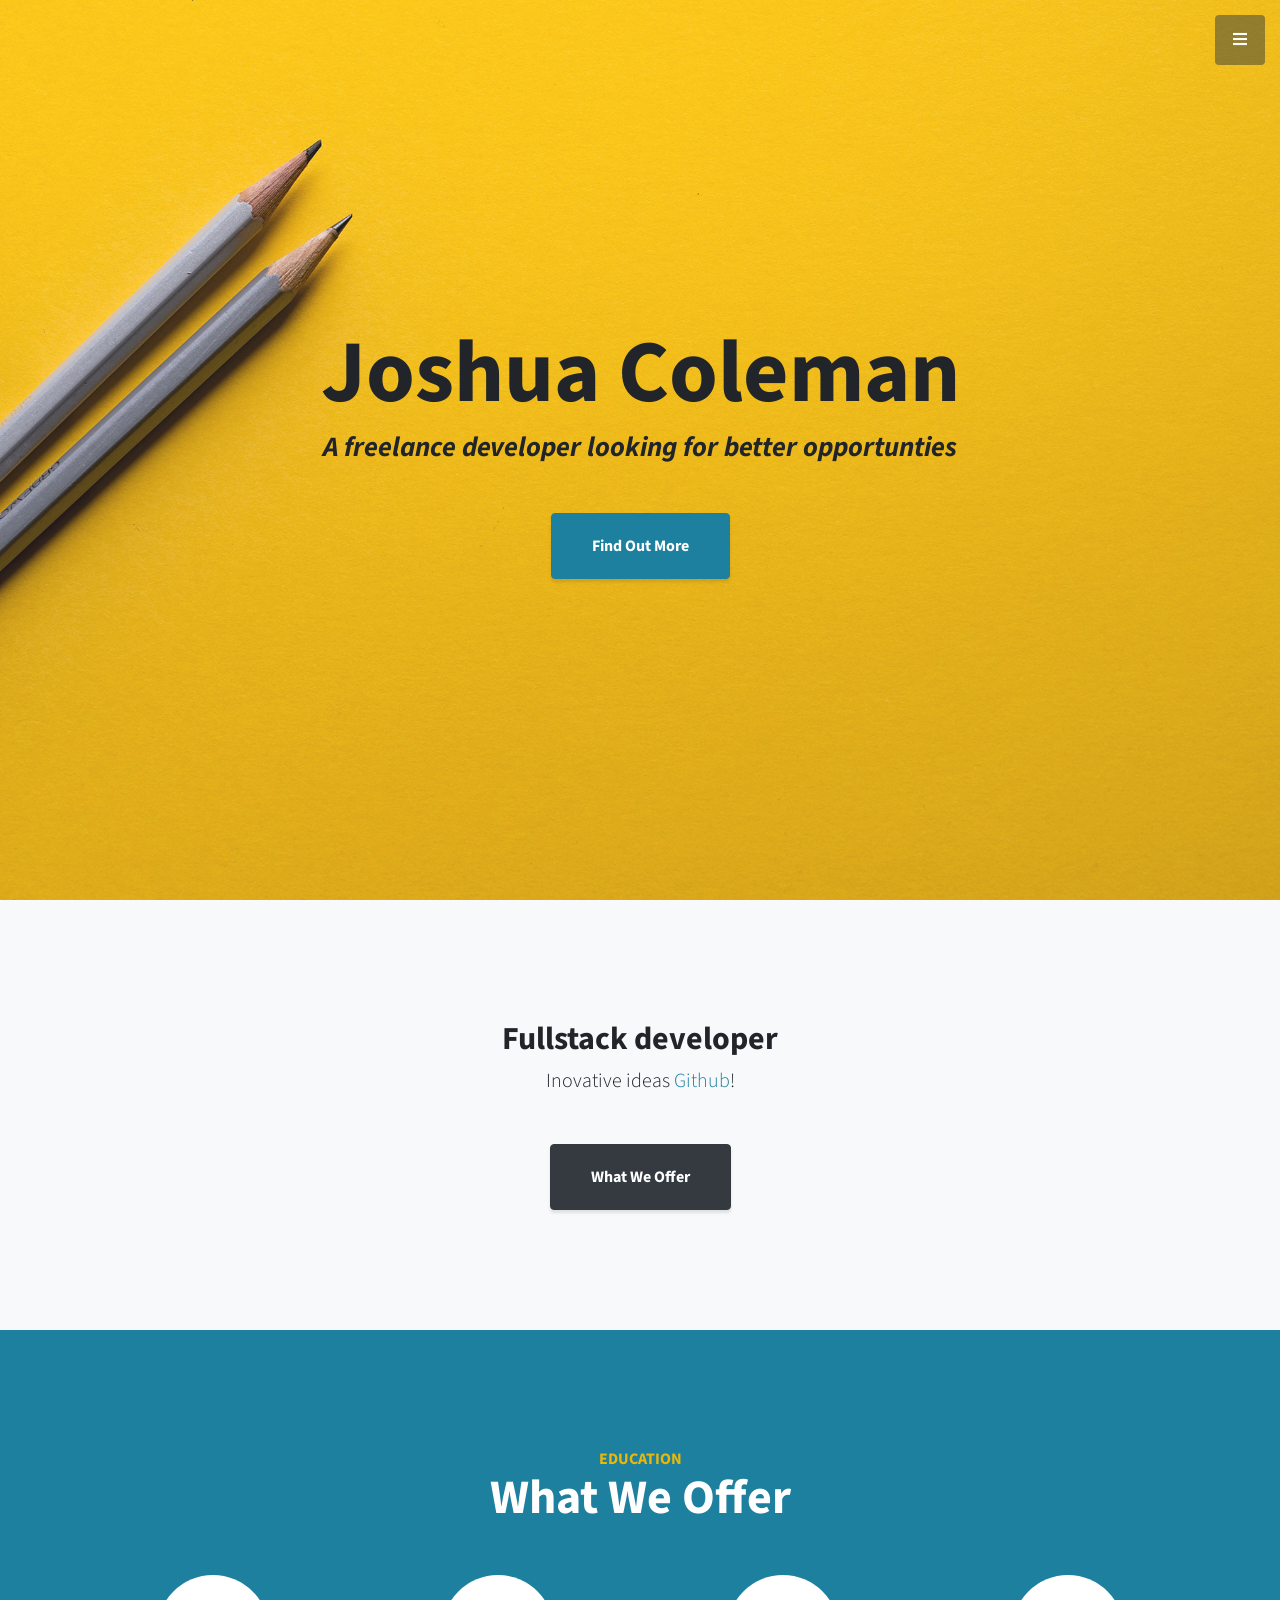
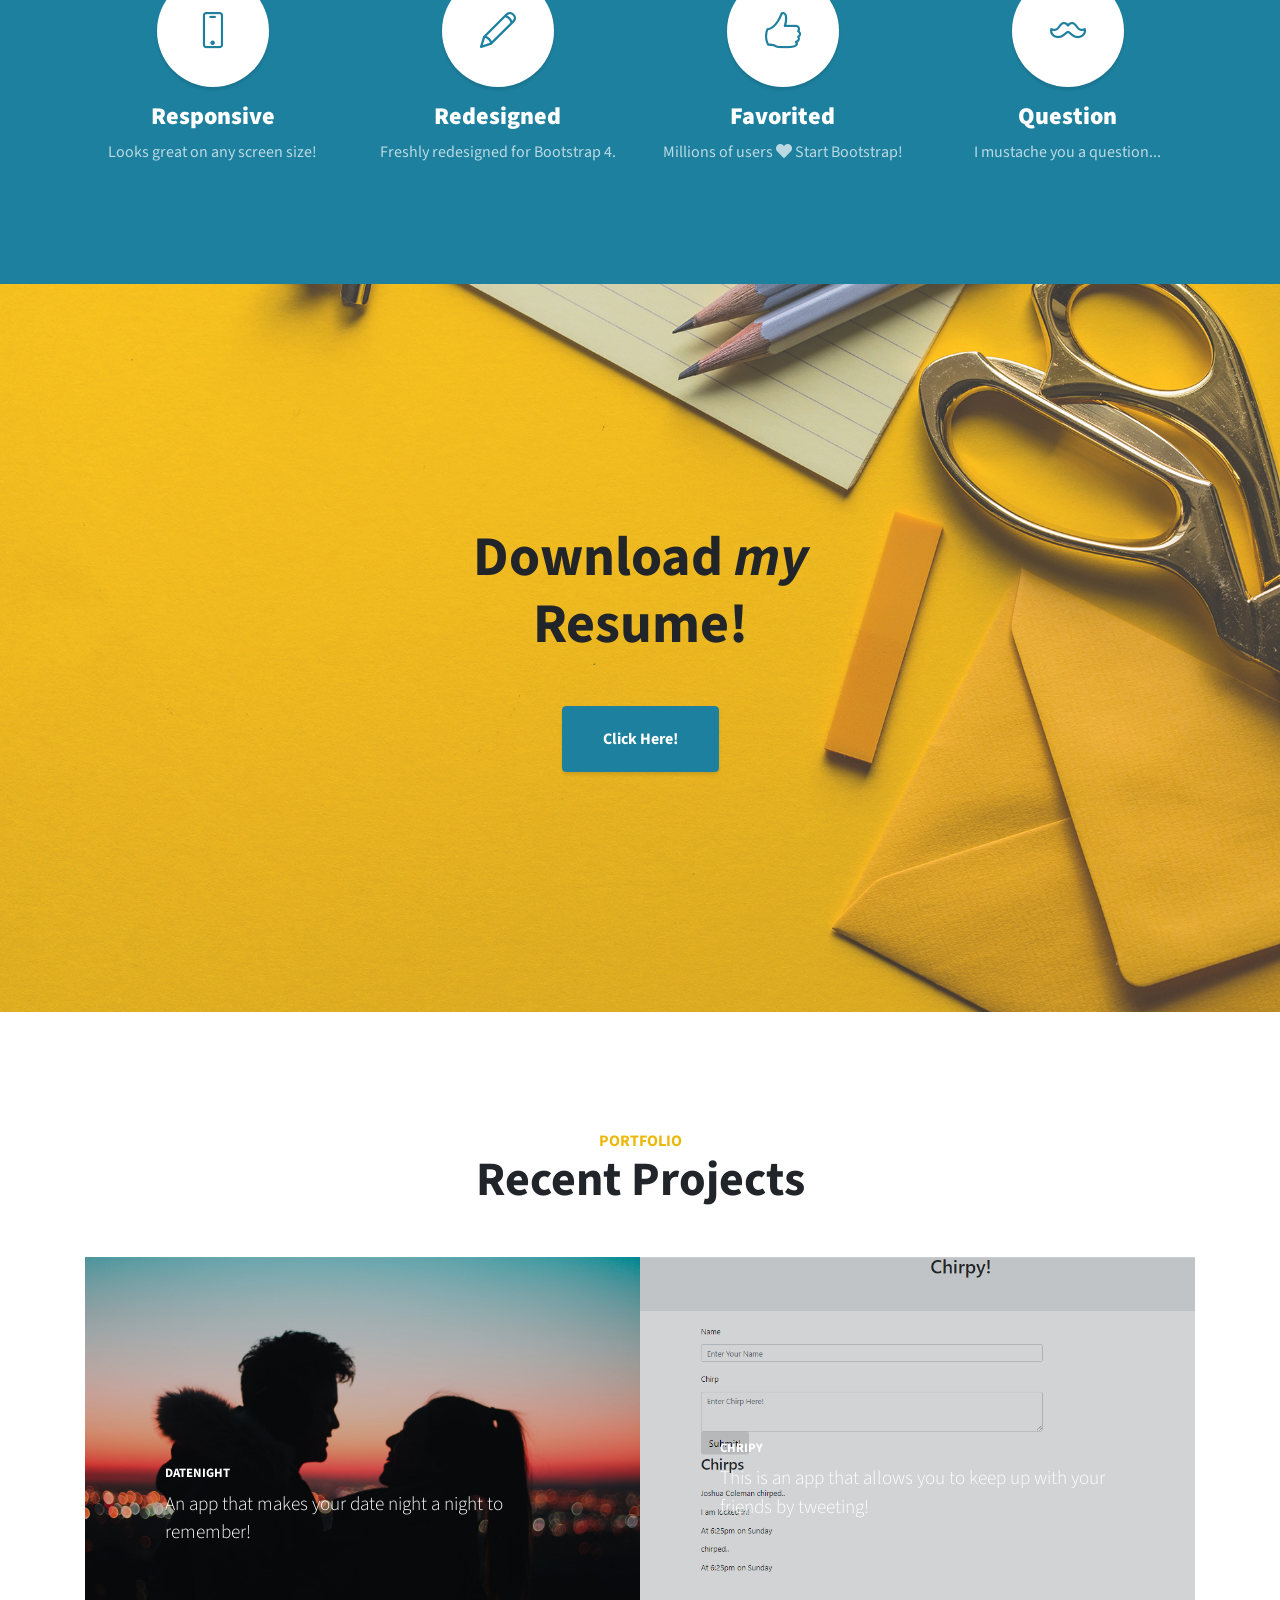
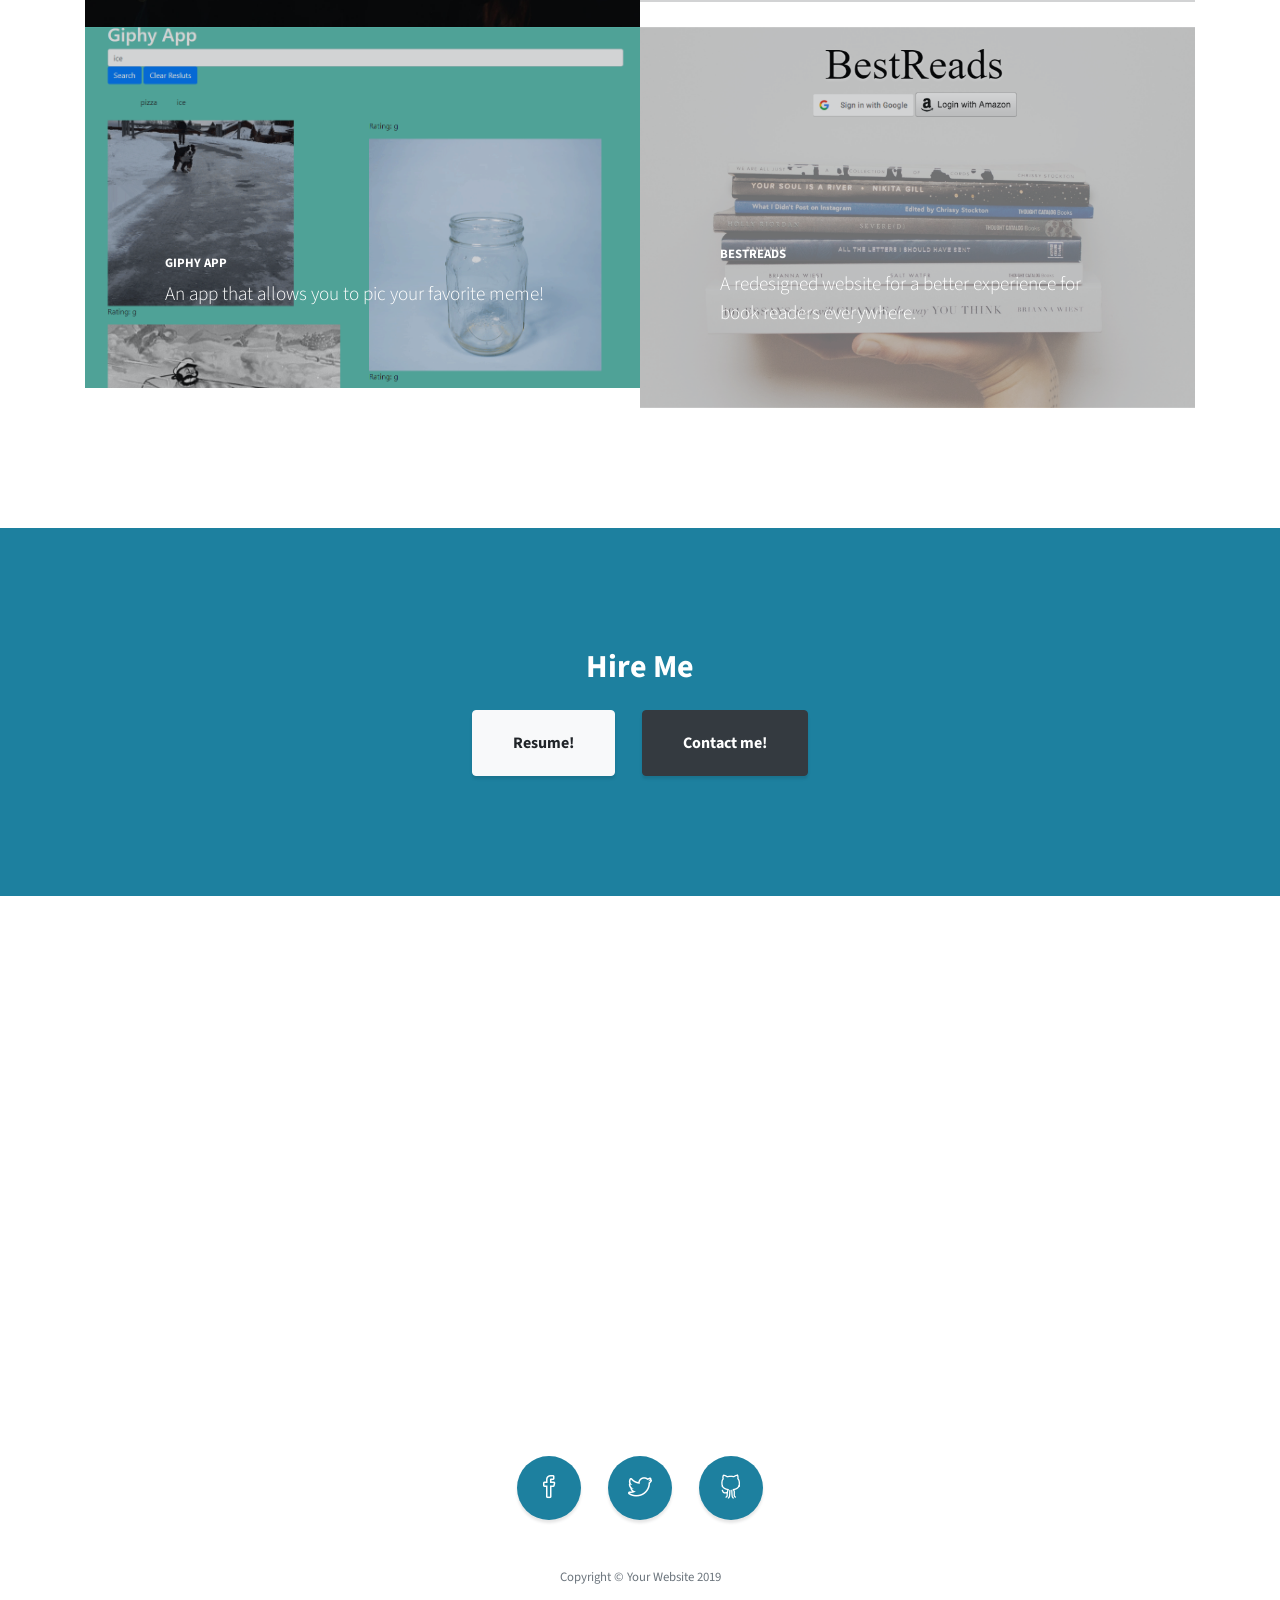
==== Portfiolo/index.html @ 40367132 "Added portfolio template and added port images and basic text" ====
<!DOCTYPE html>
<html lang="en">

<head>

  <meta charset="utf-8">
  <meta name="viewport" content="width=device-width, initial-scale=1, shrink-to-fit=no">
  <meta name="description" content="">
  <meta name="author" content="">

  <title>Joshua Coleman</title>

  <!-- Bootstrap Core CSS -->
  <link href="vendor/bootstrap/css/bootstrap.min.css" rel="stylesheet">

  <!-- Custom Fonts -->
  <link href="vendor/fontawesome-free/css/all.min.css" rel="stylesheet" type="text/css">
  <link href="https://fonts.googleapis.com/css?family=Source+Sans+Pro:300,400,700,300italic,400italic,700italic" rel="stylesheet" type="text/css">
  <link href="vendor/simple-line-icons/css/simple-line-icons.css" rel="stylesheet">

  <!-- Custom CSS -->
  <link href="css/stylish-portfolio.min.css" rel="stylesheet">

</head>

<body id="page-top">

  <!-- Navigation -->
  <a class="menu-toggle rounded" href="#">
    <i class="fas fa-bars"></i>
  </a>
  <nav id="sidebar-wrapper">
    <ul class="sidebar-nav">
      <li class="sidebar-brand">
        <a class="js-scroll-trigger" href="#page-top">Home</a>
      </li>
      <li class="sidebar-nav-item">
        <a class="js-scroll-trigger" href="#page-top">About</a>
      </li>
      <li class="sidebar-nav-item">
        <a class="js-scroll-trigger" href="#about">Experience</a>
      </li>
      <li class="sidebar-nav-item">
        <a class="js-scroll-trigger" href="#services">Education</a>
      </li>
      <li class="sidebar-nav-item">
        <a class="js-scroll-trigger" href="#portfolio">Projects</a>
      </li>
      <li class="sidebar-nav-item">
        <a class="js-scroll-trigger" href="#contact">Contact</a>
      </li>
    </ul>
  </nav>

  <!-- Header -->
  <header class="masthead d-flex">
    <div class="container text-center my-auto">
      <h1 class="mb-1">Joshua Coleman</h1>
      <h3 class="mb-5">
        <em>A freelance developer looking for better opportunties</em>
      </h3>
      <a class="btn btn-primary btn-xl js-scroll-trigger" href="#about">Find Out More</a>
    </div>
    <div class="overlay"></div>
  </header>

  <!-- About -->
  <section class="content-section bg-light" id="about">
    <div class="container text-center">
      <div class="row">
        <div class="col-lg-10 mx-auto">
          <h2>Fullstack developer</h2>
          <p class="lead mb-5">Inovative ideas 
            <a href="https://unsplash.com/">Github</a>!</p>
          <a class="btn btn-dark btn-xl js-scroll-trigger" href="#services">What We Offer</a>
        </div>
      </div>
    </div>
  </section>

  <!-- Services -->
  <section class="content-section bg-primary text-white text-center" id="services">
    <div class="container">
      <div class="content-section-heading">
        <h3 class="text-secondary mb-0">Education</h3>
        <h2 class="mb-5">What We Offer</h2>
      </div>
      <div class="row">
        <div class="col-lg-3 col-md-6 mb-5 mb-lg-0">
          <span class="service-icon rounded-circle mx-auto mb-3">
            <i class="icon-screen-smartphone"></i>
          </span>
          <h4>
            <strong>Responsive</strong>
          </h4>
          <p class="text-faded mb-0">Looks great on any screen size!</p>
        </div>
        <div class="col-lg-3 col-md-6 mb-5 mb-lg-0">
          <span class="service-icon rounded-circle mx-auto mb-3">
            <i class="icon-pencil"></i>
          </span>
          <h4>
            <strong>Redesigned</strong>
          </h4>
          <p class="text-faded mb-0">Freshly redesigned for Bootstrap 4.</p>
        </div>
        <div class="col-lg-3 col-md-6 mb-5 mb-md-0">
          <span class="service-icon rounded-circle mx-auto mb-3">
            <i class="icon-like"></i>
          </span>
          <h4>
            <strong>Favorited</strong>
          </h4>
          <p class="text-faded mb-0">Millions of users
            <i class="fas fa-heart"></i>
            Start Bootstrap!</p>
        </div>
        <div class="col-lg-3 col-md-6">
          <span class="service-icon rounded-circle mx-auto mb-3">
            <i class="icon-mustache"></i>
          </span>
          <h4>
            <strong>Question</strong>
          </h4>
          <p class="text-faded mb-0">I mustache you a question...</p>
        </div>
      </div>
    </div>
  </section>

  <!-- Callout -->
  <section class="callout">
    <div class="container text-center">
      <h2 class="mx-auto mb-5">Download
        <em>my</em>
        Resume!</h2>
      <a class="btn btn-primary btn-xl" href="#">Click Here!</a>
    </div>
  </section>

  <!-- Portfolio -->
  <section class="content-section" id="portfolio">
    <div class="container">
      <div class="content-section-heading text-center">
        <h3 class="text-secondary mb-0">Portfolio</h3>
        <h2 class="mb-5">Recent Projects</h2>
      </div>
      <div class="row no-gutters">
        <div class="col-lg-6">
          <a class="portfolio-item" href="#">
            <span class="caption">
              <span class="caption-content">
                <h2>DateNight</h2>
                <p class="mb-0">An app that makes your date night a night to remember!</p>
              </span>
            </span>
            <img class="img-fluid" src="img/photo-1517945637357-45306dae4eaa.jpg" alt="DateNight">

          </a>
        </div>
        <div class="col-lg-6">
          <a class="portfolio-item" href="#">
            <span class="caption">
              <span class="caption-content">
                <h2>Chripy</h2>
                <p class="mb-0">This is an app that allows you to keep up with your friends by tweeting!</p>
              </span>
            </span>
            <img class="img-fluid" src="img/Annotation 2019-12-03 172155.png" alt="Chripy">
          </a>
        </div>
        <div class="col-lg-6">
          <a class="portfolio-item" href="#">
            <span class="caption">
              <span class="caption-content">
                <h2>Giphy App</h2>
                <p class="mb-0">An app that allows you to pic your favorite meme!</p>
              </span>
            </span>
            <img class="img-fluid" src="img/Annotation 2019-12-03 175813.png" alt="Giphy">
          </a>
        </div>
        <div class="col-lg-6">
          <a class="portfolio-item" href="#">
            <span class="caption">
              <span class="caption-content">
                <h2>BestReads</h2>
                <p class="mb-0">A redesigned website for a better experience for book readers everywhere.</p>
              </span>
            </span>
            <img class="img-fluid" src="img/BestReads.png" alt="Best-Reads">
          </a>
        </div>
      </div>
    </div>
  </section>

  <!-- Call to Action -->
  <section class="content-section bg-primary text-white">
    <div class="container text-center">
      <h2 class="mb-4">Hire Me</h2>
      <a href="#" class="btn btn-xl btn-light mr-4">Resume!</a>
      <a href="#" class="btn btn-xl btn-dark">Contact me!</a>
    </div>
  </section>

  <!-- Map -->
  <section id="contact" class="map">
    <iframe width="100%" height="100%" frameborder="0" scrolling="no" marginheight="0" marginwidth="0" src="https://maps.google.com/maps?f=q&amp;source=s_q&amp;hl=en&amp;geocode=&amp;q=Twitter,+Inc.,+Market+Street,+San+Francisco,+CA&amp;aq=0&amp;oq=twitter&amp;sll=28.659344,-81.187888&amp;sspn=0.128789,0.264187&amp;ie=UTF8&amp;hq=Twitter,+Inc.,+Market+Street,+San+Francisco,+CA&amp;t=m&amp;z=15&amp;iwloc=A&amp;output=embed"></iframe>
    <br />
    <small>
      <a href="https://maps.google.com/maps?f=q&amp;source=embed&amp;hl=en&amp;geocode=&amp;q=Twitter,+Inc.,+Market+Street,+San+Francisco,+CA&amp;aq=0&amp;oq=twitter&amp;sll=28.659344,-81.187888&amp;sspn=0.128789,0.264187&amp;ie=UTF8&amp;hq=Twitter,+Inc.,+Market+Street,+San+Francisco,+CA&amp;t=m&amp;z=15&amp;iwloc=A"></a>
    </small>
  </section>

  <!-- Footer -->
  <footer class="footer text-center">
    <div class="container">
      <ul class="list-inline mb-5">
        <li class="list-inline-item">
          <a class="social-link rounded-circle text-white mr-3" href="#">
            <i class="icon-social-facebook"></i>
          </a>
        </li>
        <li class="list-inline-item">
          <a class="social-link rounded-circle text-white mr-3" href="#">
            <i class="icon-social-twitter"></i>
          </a>
        </li>
        <li class="list-inline-item">
          <a class="social-link rounded-circle text-white" href="#">
            <i class="icon-social-github"></i>
          </a>
        </li>
      </ul>
      <p class="text-muted small mb-0">Copyright &copy; Your Website 2019</p>
    </div>
  </footer>

  <!-- Scroll to Top Button-->
  <a class="scroll-to-top rounded js-scroll-trigger" href="#page-top">
    <i class="fas fa-angle-up"></i>
  </a>

  <!-- Bootstrap core JavaScript -->
  <script src="vendor/jquery/jquery.min.js"></script>
  <script src="vendor/bootstrap/js/bootstrap.bundle.min.js"></script>

  <!-- Plugin JavaScript -->
  <script src="vendor/jquery-easing/jquery.easing.min.js"></script>

  <!-- Custom scripts for this template -->
  <script src="js/stylish-portfolio.min.js"></script>

</body>

</html>
---- Portfiolo/css/stylish-portfolio.min.css ----
/*!
 * Start Bootstrap - Stylish Portfolio v5.0.7 (https://startbootstrap.com/template-overviews/stylish-portfolio)
 * Copyright 2013-2019 Start Bootstrap
 * Licensed under MIT (https://github.com/BlackrockDigital/startbootstrap-stylish-portfolio/blob/master/LICENSE)
 */body,html{width:100%;height:100%}body{font-family:'Source Sans Pro'}.btn-xl{padding:1.25rem 2.5rem}.content-section{padding-top:7.5rem;padding-bottom:7.5rem}.content-section-heading h2{font-size:3rem}.content-section-heading h3{font-size:1rem;text-transform:uppercase}h1,h2,h3,h4,h5,h6{font-weight:700}.text-faded{color:rgba(255,255,255,.7)}.map{height:30rem}@media (max-width:992px){.map{height:75%}}.map iframe{pointer-events:none}.scroll-to-top{position:fixed;right:15px;bottom:15px;display:none;width:50px;height:50px;text-align:center;color:#fff;background:rgba(52,58,64,.5);line-height:45px}.scroll-to-top:focus,.scroll-to-top:hover{color:#fff}.scroll-to-top:hover{background:#343a40}.scroll-to-top i{font-weight:800}.masthead{min-height:30rem;position:relative;display:table;width:100%;height:auto;padding-top:8rem;padding-bottom:8rem;background:linear-gradient(90deg,rgba(255,255,255,.1) 0,rgba(255,255,255,.1) 100%),url(../img/bg-masthead.jpg);background-position:center center;background-repeat:no-repeat;background-size:cover}.masthead h1{font-size:4rem;margin:0;padding:0}@media (min-width:992px){.masthead{height:100vh}.masthead h1{font-size:5.5rem}}#sidebar-wrapper{position:fixed;z-index:2;right:0;width:250px;height:100%;transition:all .4s ease 0s;transform:translateX(250px);background:#1d809f;border-left:1px solid rgba(255,255,255,.1)}.sidebar-nav{position:absolute;top:0;width:250px;margin:0;padding:0;list-style:none}.sidebar-nav li.sidebar-nav-item a{display:block;text-decoration:none;color:#fff;padding:15px}.sidebar-nav li a:hover{text-decoration:none;color:#fff;background:rgba(255,255,255,.2)}.sidebar-nav li a:active,.sidebar-nav li a:focus{text-decoration:none}.sidebar-nav>.sidebar-brand{font-size:1.2rem;background:rgba(52,58,64,.1);height:80px;line-height:50px;padding-top:15px;padding-bottom:15px;padding-left:15px}.sidebar-nav>.sidebar-brand a{color:#fff}.sidebar-nav>.sidebar-brand a:hover{color:#fff;background:0 0}#sidebar-wrapper.active{right:250px;width:250px;transition:all .4s ease 0s}.menu-toggle{position:fixed;right:15px;top:15px;width:50px;height:50px;text-align:center;color:#fff;background:rgba(52,58,64,.5);line-height:50px;z-index:999}.menu-toggle:focus,.menu-toggle:hover{color:#fff}.menu-toggle:hover{background:#343a40}.service-icon{background-color:#fff;color:#1d809f;height:7rem;width:7rem;display:block;line-height:7.5rem;font-size:2.25rem;box-shadow:0 3px 3px 0 rgba(0,0,0,.1)}.callout{padding:15rem 0;background:linear-gradient(90deg,rgba(255,255,255,.1) 0,rgba(255,255,255,.1) 100%),url(../img/bg-callout.jpg);background-position:center center;background-repeat:no-repeat;background-size:cover}.callout h2{font-size:3.5rem;font-weight:700;display:block;max-width:30rem}.portfolio-item{display:block;position:relative;overflow:hidden;max-width:530px;margin:auto auto 1rem}.portfolio-item .caption{display:flex;height:100%;width:100%;background-color:rgba(33,37,41,.2);position:absolute;top:0;bottom:0;z-index:1}.portfolio-item .caption .caption-content{color:#fff;margin:auto 2rem 2rem}.portfolio-item .caption .caption-content h2{font-size:.8rem;text-transform:uppercase}.portfolio-item .caption .caption-content p{font-weight:300;font-size:1.2rem}@media (min-width:992px){.portfolio-item{max-width:none;margin:0}.portfolio-item .caption{-webkit-transition:-webkit-clip-path .25s ease-out,background-color .7s;-webkit-clip-path:inset(0);clip-path:inset(0)}.portfolio-item .caption .caption-content{transition:opacity .25s;margin-left:5rem;margin-right:5rem;margin-bottom:5rem}.portfolio-item img{-webkit-transition:-webkit-clip-path .25s ease-out;-webkit-clip-path:inset(-1px);clip-path:inset(-1px)}.portfolio-item:hover img{-webkit-clip-path:inset(2rem);clip-path:inset(2rem)}.portfolio-item:hover .caption{background-color:rgba(29,128,159,.9);-webkit-clip-path:inset(2rem);clip-path:inset(2rem)}}footer.footer{padding-top:5rem;padding-bottom:5rem}footer.footer .social-link{display:block;height:4rem;width:4rem;line-height:4.3rem;font-size:1.5rem;background-color:#1d809f;transition:background-color .15s ease-in-out;box-shadow:0 3px 3px 0 rgba(0,0,0,.1)}footer.footer .social-link:hover{background-color:#155d74;text-decoration:none}a{color:#1d809f}a:active,a:focus,a:hover{color:#155d74}.btn-primary{background-color:#1d809f!important;border-color:#1d809f!important;color:#fff!important}.btn-primary:active,.btn-primary:focus,.btn-primary:hover{background-color:#155d74!important;border-color:#155d74!important}.btn-secondary{background-color:#ecb807!important;border-color:#ecb807!important;color:#fff!important}.btn-secondary:active,.btn-secondary:focus,.btn-secondary:hover{background-color:#ba9106!important;border-color:#ba9106!important}.btn-dark{color:#fff!important}.btn{box-shadow:0 3px 3px 0 rgba(0,0,0,.1);font-weight:700}.bg-primary{background-color:#1d809f!important}.text-primary{color:#1d809f!important}.text-secondary{color:#ecb807!important}
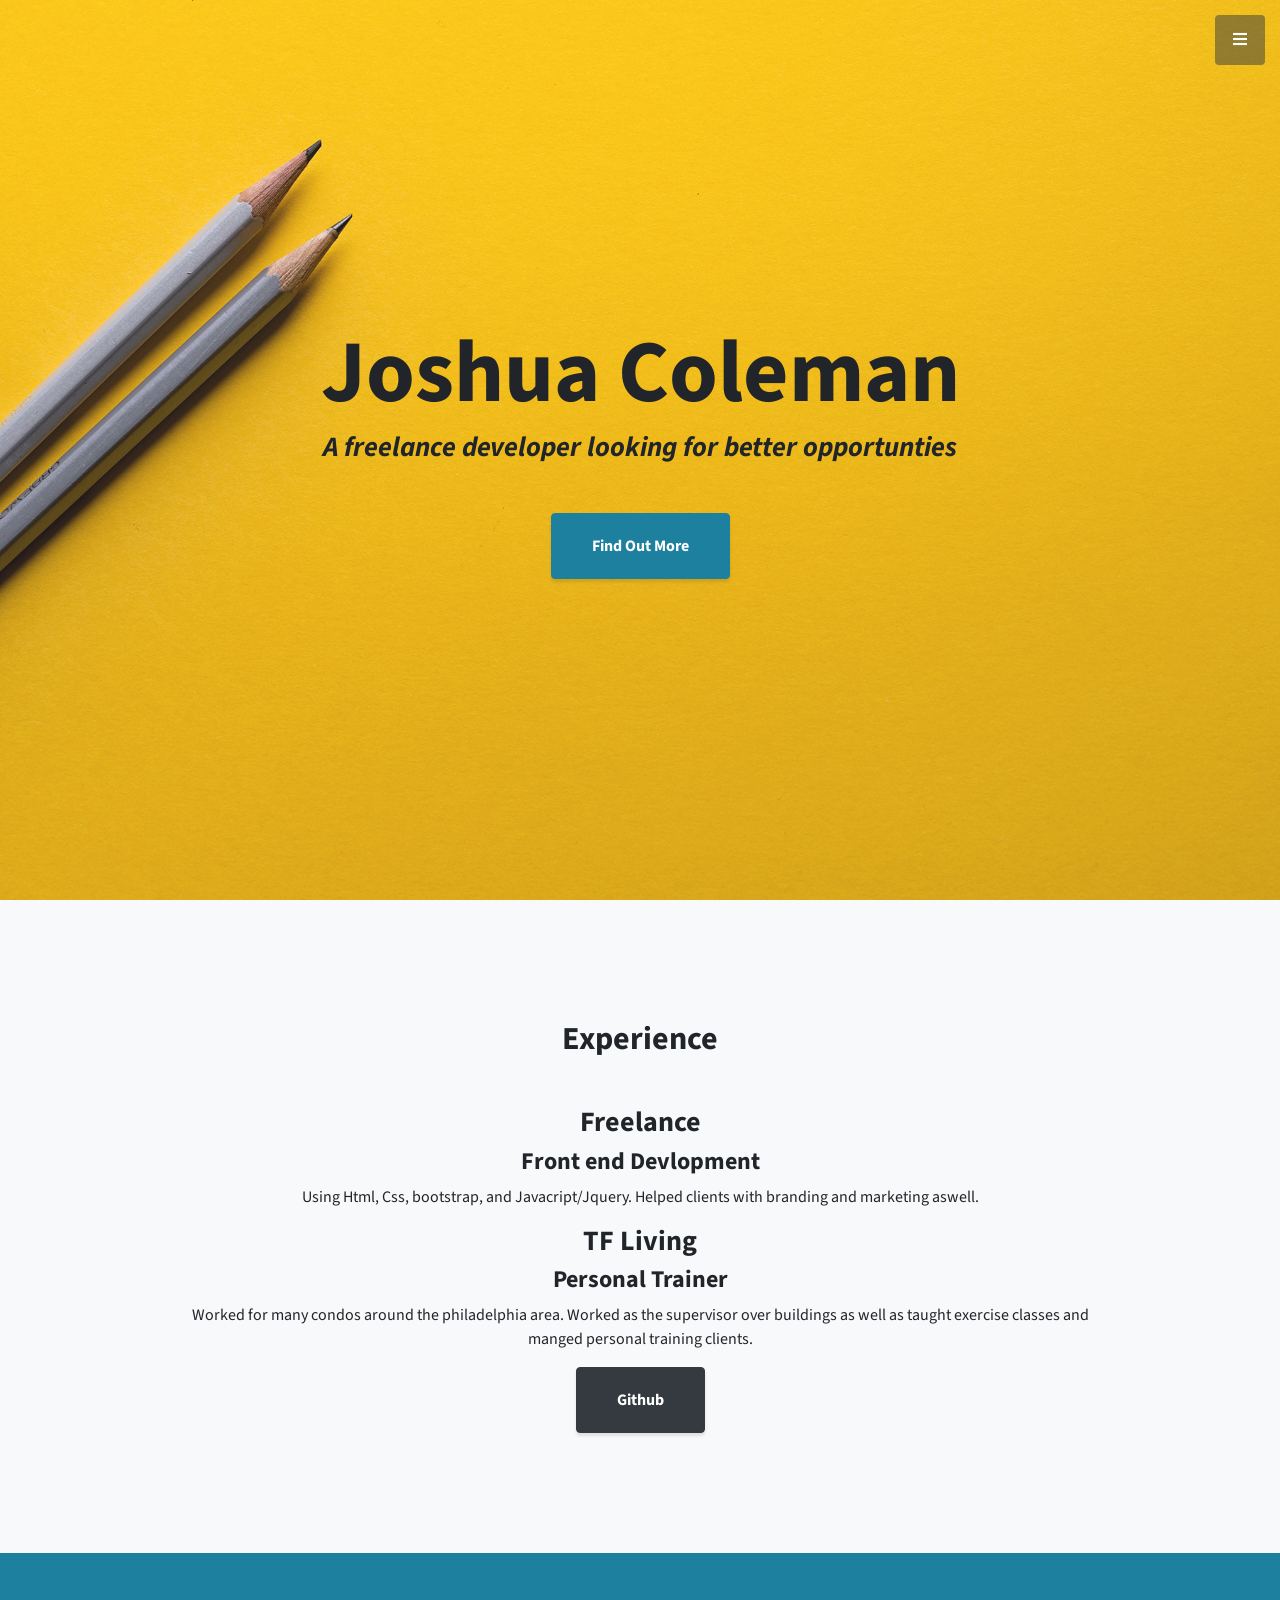
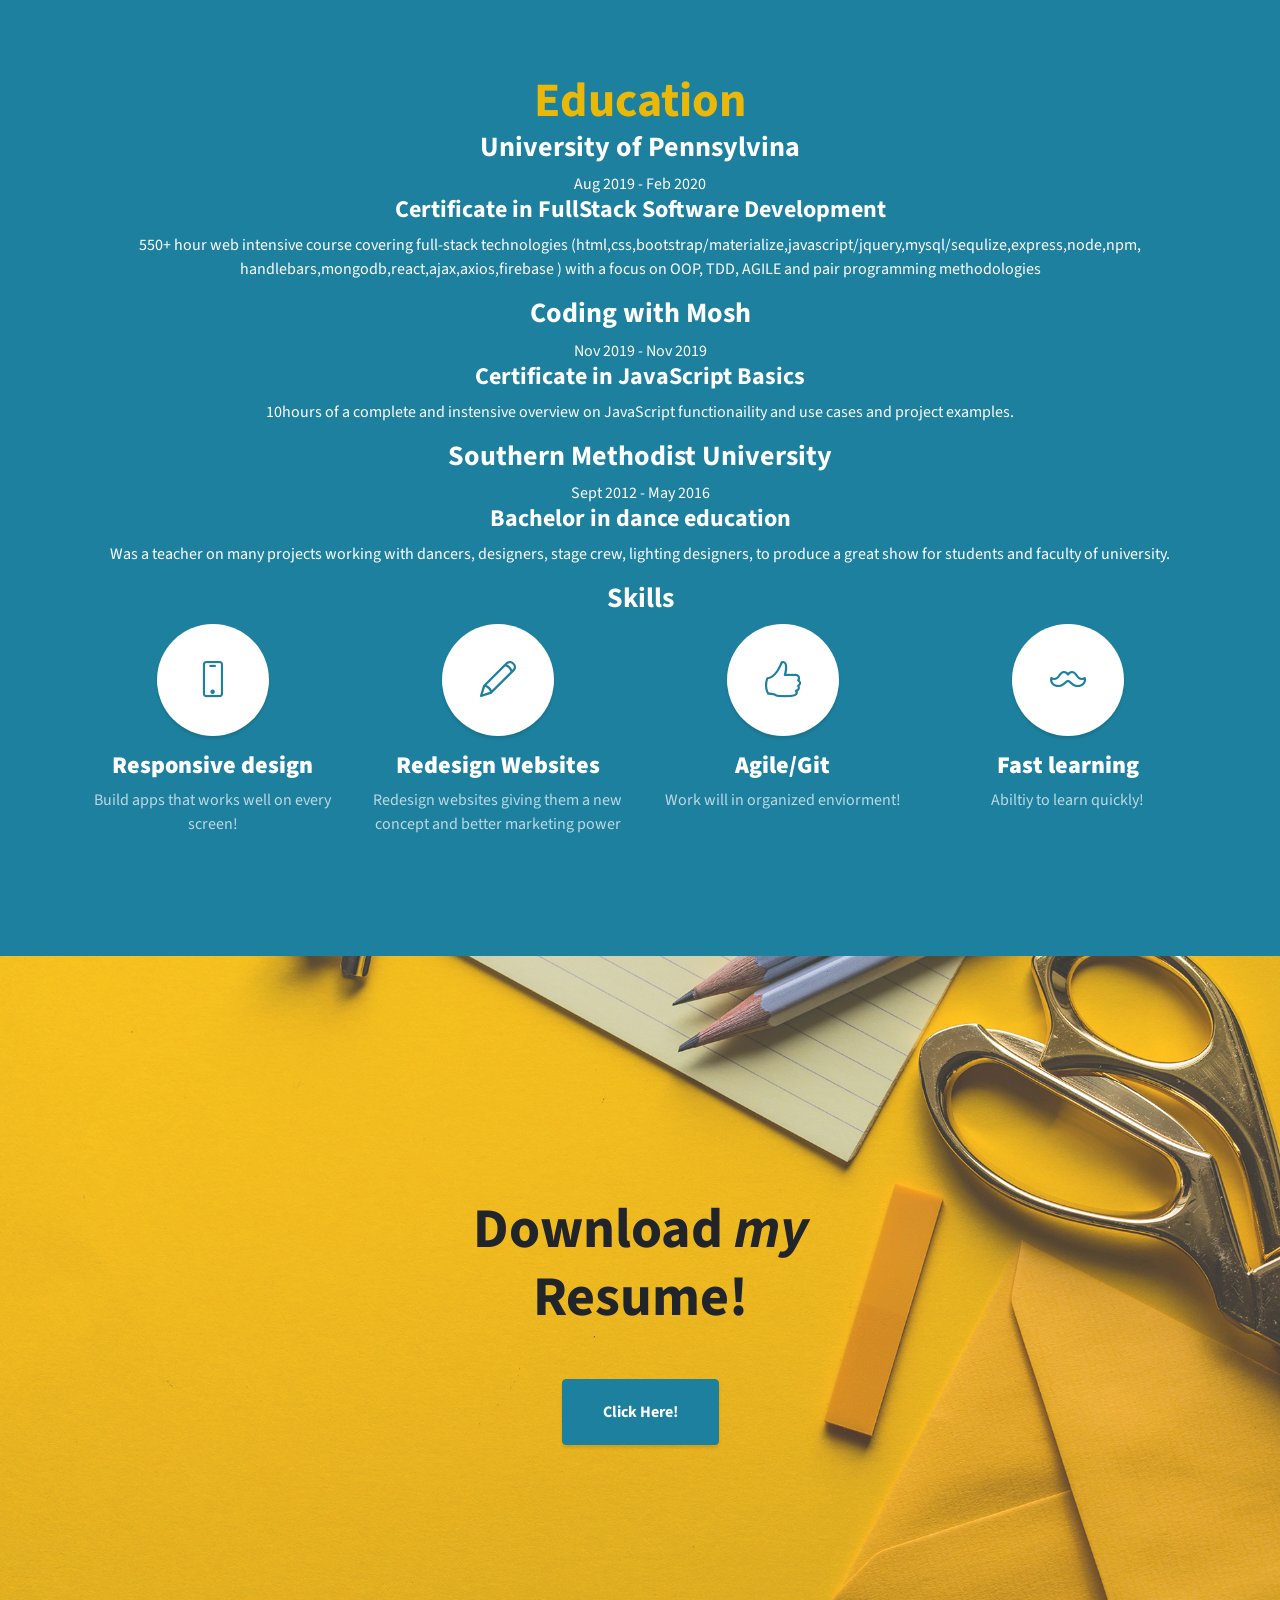
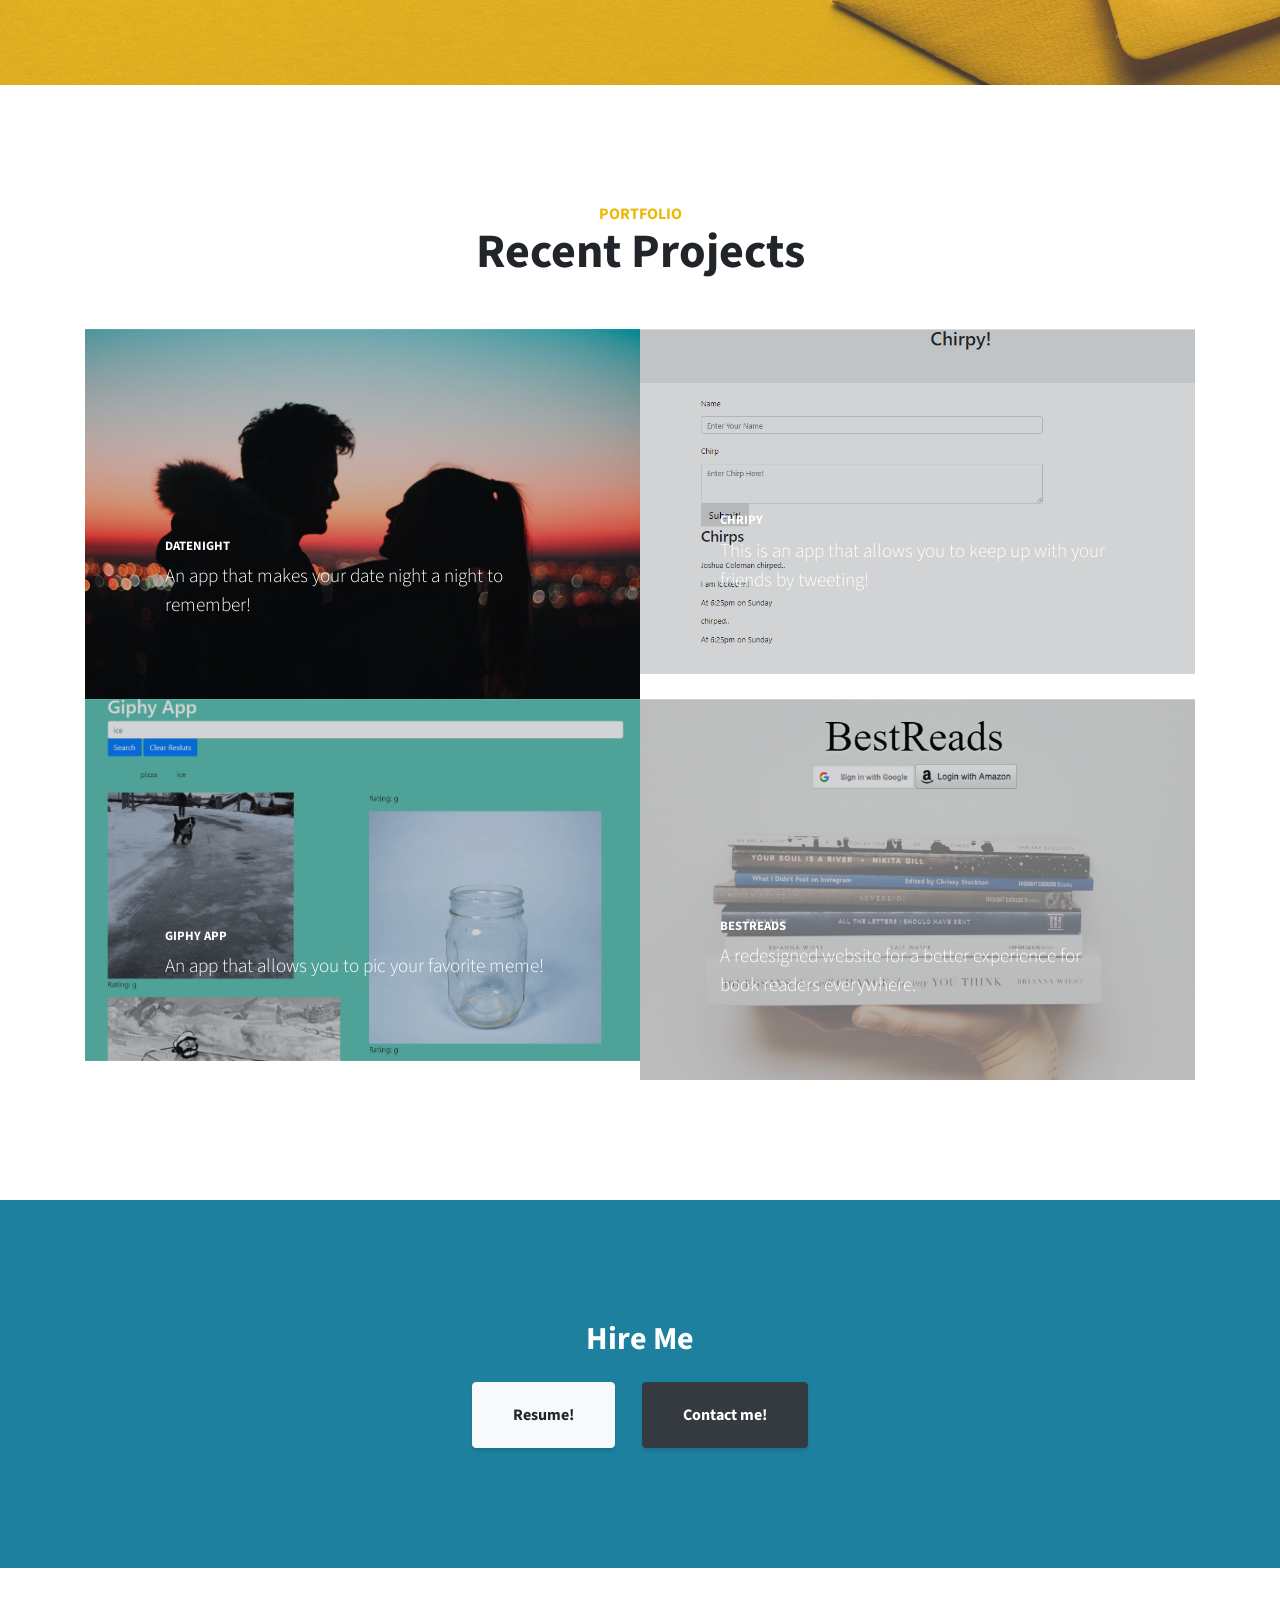
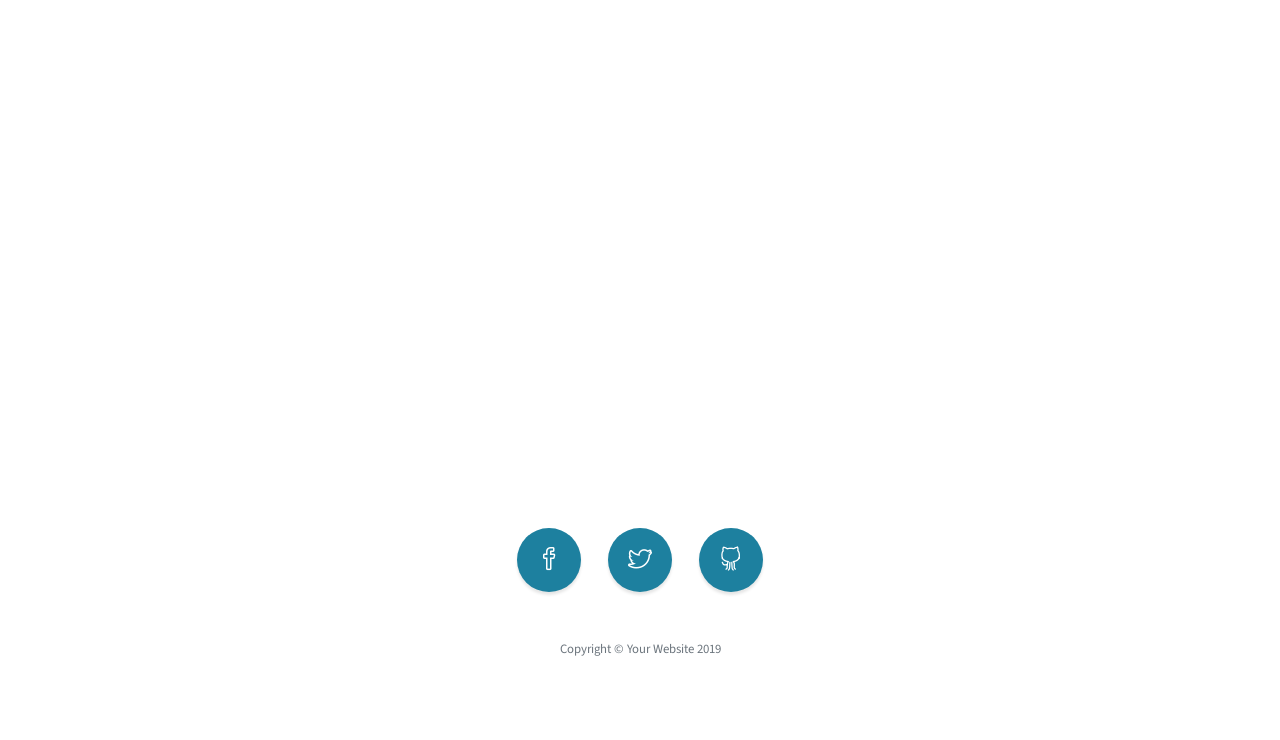
==== commit 421b70e7: "added education and experience" ====
--- a/Portfiolo/index.html
+++ b/Portfiolo/index.html
@@ -69,10 +69,28 @@
     <div class="container text-center">
       <div class="row">
         <div class="col-lg-10 mx-auto">
-          <h2>Fullstack developer</h2>
-          <p class="lead mb-5">Inovative ideas 
-            <a href="https://unsplash.com/">Github</a>!</p>
-          <a class="btn btn-dark btn-xl js-scroll-trigger" href="#services">What We Offer</a>
+          <h2>Experience</h2>
+          <p class="lead mb-5">
+
+              <div data-date="January 2017 – Present">
+                  <h3>Freelance</h3>
+                  <h4>Front end Devlopment</h4>
+                  <p>
+                      Using Html, Css, bootstrap, and Javacript/Jquery. Helped clients with branding and marketing aswell.
+                  </p>
+              </div>
+  
+              <div data-date="December 2018 – Present">
+                  <h3>TF Living</h3>
+                  <h4>Personal Trainer</h4>
+                  <p>
+                      Worked for many condos around the philadelphia area. Worked as the supervisor over buildings as well as taught exercise classes and manged personal training clients.
+                  </p>
+              </div>
+          </div>
+      </div>
+        
+          <a class="btn btn-dark btn-xl js-scroll-trigger" href="https://github.com/Focuscode77">Github</a>
         </div>
       </div>
     </div>
@@ -82,47 +100,75 @@
   <section class="content-section bg-primary text-white text-center" id="services">
     <div class="container">
       <div class="content-section-heading">
-        <h3 class="text-secondary mb-0">Education</h3>
-        <h2 class="mb-5">What We Offer</h2>
-      </div>
+        <h2 class="text-secondary mb-0">Education</h2>
+        
+      </div>
+      <div class="education-block">
+          <h3>University of Pennsylvina</h3>
+          <span class="education-date">Aug 2019 - Feb 2020</span>
+          <h4>Certificate in FullStack Software Development</h4>
+          <p>
+              550+ hour web intensive course covering full-stack technologies (html,css,bootstrap/materialize,javascript/jquery,mysql/sequlize,express,node,npm,
+             handlebars,mongodb,react,ajax,axios,firebase ) with a focus on OOP, TDD, AGILE and
+             pair programming methodologies
+          </p>
+      </div>
+
+      <div class="education-block">
+          <h3>Coding with Mosh</h3>
+          <span class="education-date">Nov 2019 - Nov 2019</span>
+          <h4>Certificate in JavaScript Basics</h4>
+          <p>
+             10hours of a complete and instensive overview on JavaScript functionaility and use cases and project examples.
+          </p>
+      </div>
+
+      <div class="education-block">
+          <h3>Southern Methodist University</h3>
+          <span class="education-date">Sept 2012 - May 2016</span>
+          <h4>Bachelor in dance education</h4>
+         <p>
+          Was a teacher on many projects working with dancers, designers, stage crew, lighting designers, to produce a great show for students and faculty of university.
+
+         </p>
+      </div>
+      <h3>Skills</h3>
       <div class="row">
         <div class="col-lg-3 col-md-6 mb-5 mb-lg-0">
           <span class="service-icon rounded-circle mx-auto mb-3">
             <i class="icon-screen-smartphone"></i>
           </span>
           <h4>
-            <strong>Responsive</strong>
+            <strong>Responsive design</strong>
           </h4>
-          <p class="text-faded mb-0">Looks great on any screen size!</p>
+          <p class="text-faded mb-0">Build apps that works well on every screen!</p>
         </div>
         <div class="col-lg-3 col-md-6 mb-5 mb-lg-0">
           <span class="service-icon rounded-circle mx-auto mb-3">
             <i class="icon-pencil"></i>
           </span>
           <h4>
-            <strong>Redesigned</strong>
+            <strong>Redesign Websites</strong>
           </h4>
-          <p class="text-faded mb-0">Freshly redesigned for Bootstrap 4.</p>
+          <p class="text-faded mb-0">Redesign websites giving them a new concept and better marketing power</p>
         </div>
         <div class="col-lg-3 col-md-6 mb-5 mb-md-0">
           <span class="service-icon rounded-circle mx-auto mb-3">
             <i class="icon-like"></i>
           </span>
           <h4>
-            <strong>Favorited</strong>
+            <strong>Agile/Git</strong>
           </h4>
-          <p class="text-faded mb-0">Millions of users
-            <i class="fas fa-heart"></i>
-            Start Bootstrap!</p>
+          <p class="text-faded mb-0">Work will in organized enviorment!</p>
         </div>
         <div class="col-lg-3 col-md-6">
           <span class="service-icon rounded-circle mx-auto mb-3">
             <i class="icon-mustache"></i>
           </span>
           <h4>
-            <strong>Question</strong>
+            <strong>Fast learning</strong>
           </h4>
-          <p class="text-faded mb-0">I mustache you a question...</p>
+          <p class="text-faded mb-0">Abiltiy to learn quickly!</p>
         </div>
       </div>
     </div>
@@ -159,7 +205,7 @@
           </a>
         </div>
         <div class="col-lg-6">
-          <a class="portfolio-item" href="#">
+          <a class="portfolio-item" href="">
             <span class="caption">
               <span class="caption-content">
                 <h2>Chripy</h2>
